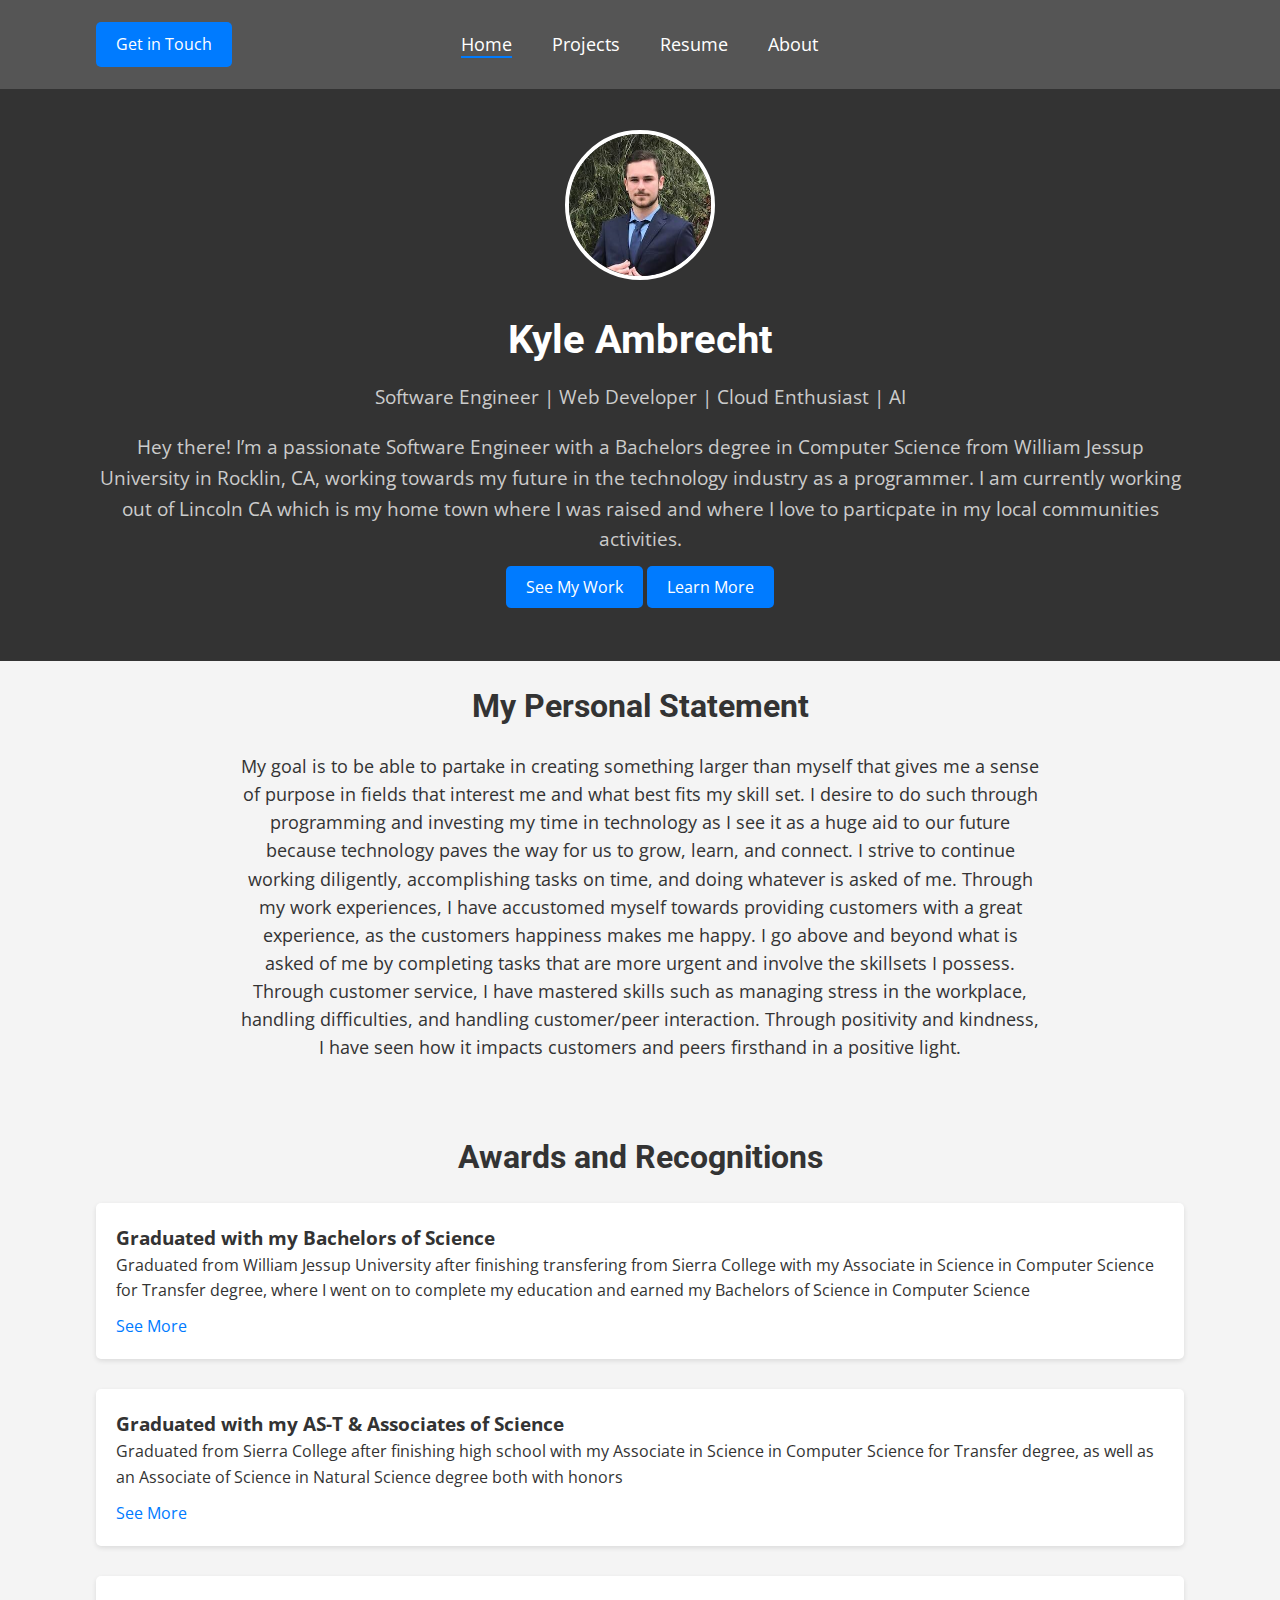
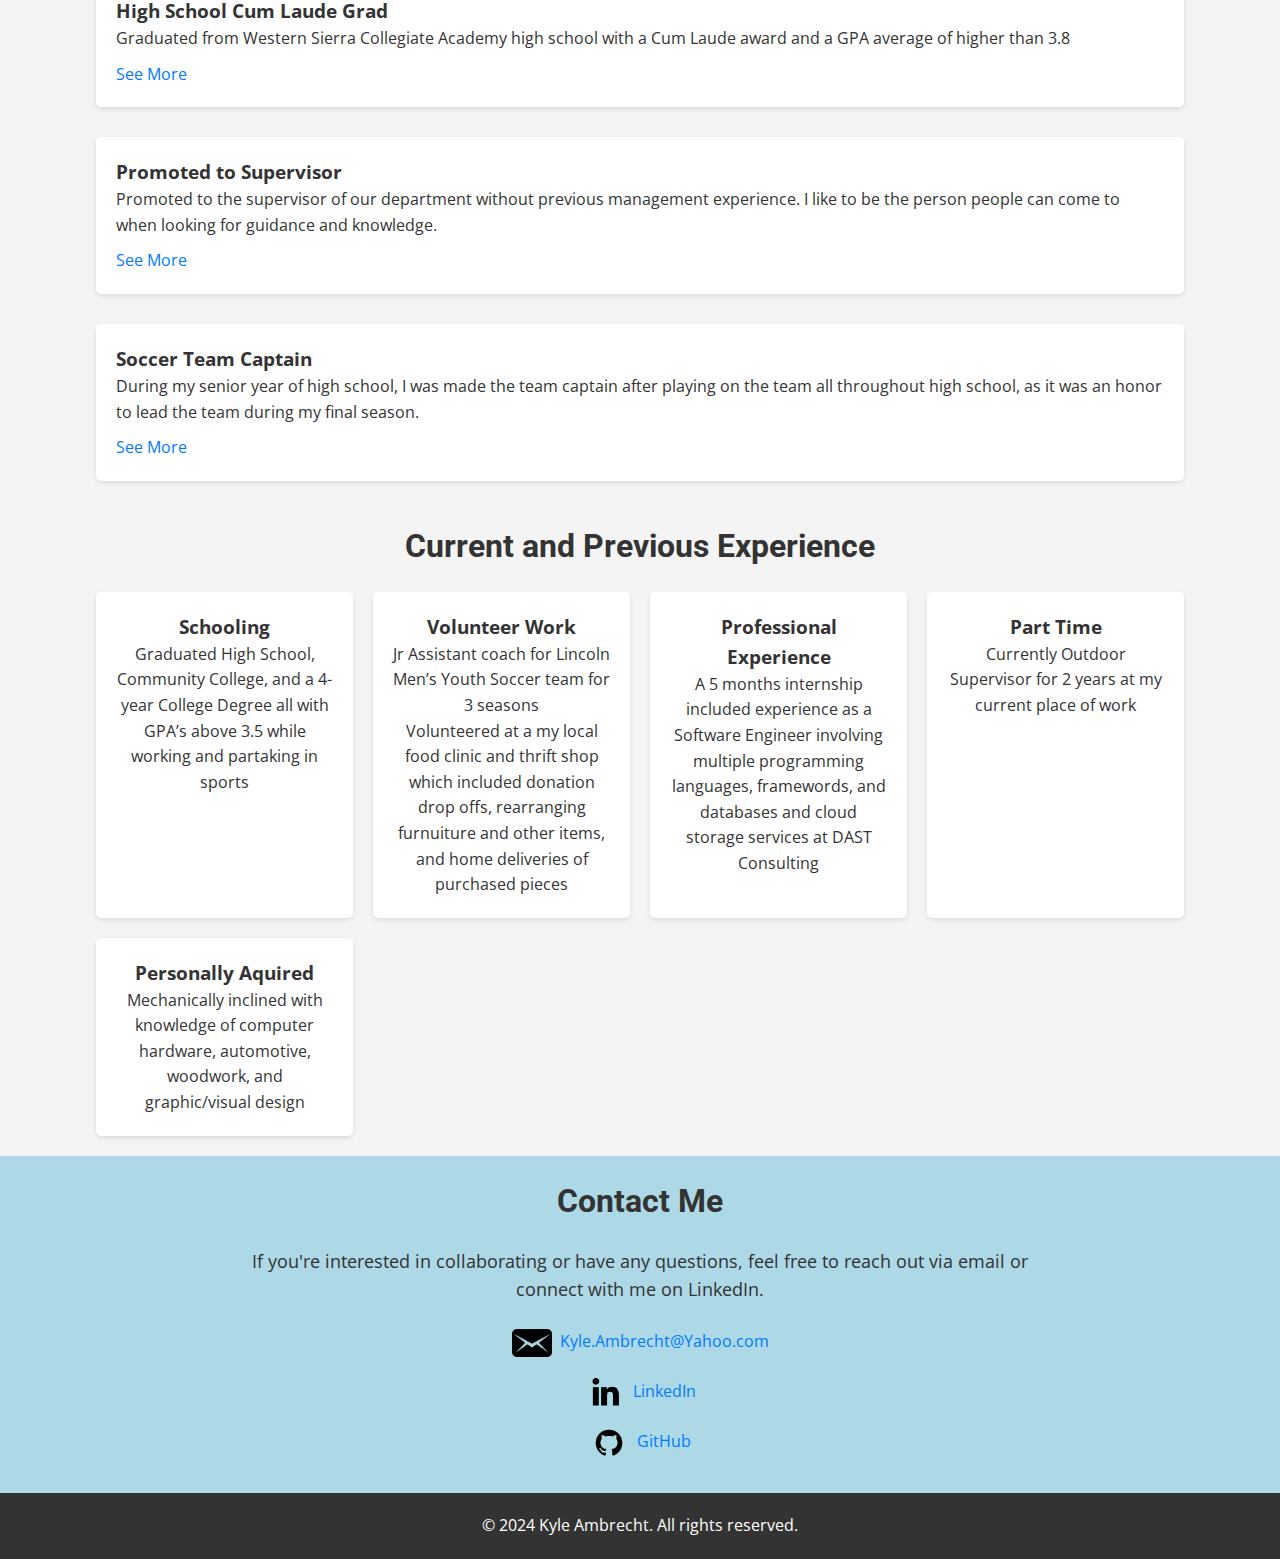
==== index.html @ a1d5d613 "v1.2" ====
<!DOCTYPE html>
<html lang="en">
<head>
    <meta charset="UTF-8">
    <meta name="viewport" content="width=device-width, initial-scale=1.0">
    <meta http-equiv="X-UA-Compatible" content="IE=edge">
    <title>Kyle Ambrecht - Portfolio</title>
    <link href="https://fonts.googleapis.com/css2?family=Roboto:wght@400;700&family=Open+Sans&display=swap" rel="stylesheet">
    <link rel="stylesheet" href="css/style.css">
</head>
<body>
    <nav>
        <div class="container nav-container">
            <a href="#contact" class="button nav-button-left">Get in Touch</a>
            <ul class="nav-menu container">
                <li><a href="#home" class="active">Home</a></li>
                <li><a href="projects.html">Projects</a></li>
                <li><a href="resume.html">Resume</a></li>
                <li><a href="about.html">About</a></li>
            </ul>
        </div>
    </nav>

    <header>
        <div class="container header-container">
            <div class="profile-image">
                <img src="img/profile.jpg" alt="Your Image">
            </div>
            <div class="intro">
                <h1>Kyle Ambrecht</h1>
                <p>Software Engineer | Web Developer | Cloud Enthusiast | AI</p>
                <p>
                    Hey there! I’m a passionate Software Engineer with a Bachelors degree in Computer Science from William Jessup University in Rocklin, CA, working towards my future in the technology industry as a programmer. I am currently working out of Lincoln CA 
                    which is my home town where I was raised and where I love to particpate in my local communities activities.
                </p>
                
                <a href="projects.html" class="button">See My Work</a>
                <a href="about.html" class="button">Learn More</a>
            </div>
        </div>
    </header>

    <section id="about" class="container about-section">
        <h2>My Personal Statement</h2>
        <p>
            My goal is to be able to partake in creating something larger than myself that gives me a sense of purpose in fields that interest me and what best fits my skill set. I desire to do such through programming and investing my time in technology as 
            I see it as a huge aid to our future because technology paves the way for us to grow, learn, and connect. I strive to continue working diligently, accomplishing tasks on time, and doing whatever is asked of me. Through my work experiences, I have 
            accustomed myself towards providing customers with a great experience, as the customers happiness makes me happy. I go above and beyond what is asked of me by completing tasks that are more urgent and involve the skillsets I possess. Through customer 
            service, I have mastered skills such as managing stress in the workplace, handling difficulties, and handling customer/peer interaction. Through positivity and kindness, I have seen how it impacts customers and peers firsthand in a positive light.
        </p>
    </section>

    <section id="awards" class="container skills-section">
        <h2>Awards and Recognitions</h2>
        <div class="projects-grid">
            <div class="project-card">
                <h3>Graduated with my Bachelors of Science</h3>
                <p>Graduated from William Jessup University after finishing transfering from Sierra College with my Associate in Science in Computer Science for Transfer degree, where I went on to complete my education and earned my Bachelors of Science in Computer Science</p>
                <a href="https://github.com/yourgithub/project2" target="_blank">See More</a>
            </div>
            <div class="project-card">
                <h3>Graduated with my AS-T & Associates of Science</h3>
                <p>Graduated from Sierra College after finishing high school with my Associate in Science in Computer Science for Transfer degree, as well as an Associate of Science in Natural Science degree both with honors</p>
                <a href="https://github.com/yourgithub/project2" target="_blank">See More</a>
            </div>
            <div class="project-card">
                <h3>High School Cum Laude Grad</h3>
                <p>Graduated from Western Sierra Collegiate Academy high school with a Cum Laude award and a GPA average of higher than 3.8</p>
                <a href="https://github.com/yourgithub/project1" target="_blank">See More</a>
            </div>
            <div class="project-card">
                <h3>Promoted to Supervisor</h3>
                <p>Promoted to the supervisor of our department without previous management experience. I  like to be the person people can come to when looking for guidance and knowledge.</p>
                <a href="https://github.com/yourgithub/project1" target="_blank">See More</a>
            </div>
            <div class="project-card">
                <h3>Soccer Team Captain</h3>
                <p>During my senior year of high school, I was made the team captain after playing on the team all throughout high school, as it was an honor to lead the team during my final season.</p>
                <a href="https://github.com/yourgithub/project1" target="_blank">See More</a>
            </div>
        </div>
    </section>

    <section id="qualifications" class="container projects-section">
        <h2>Current and Previous Experience</h2>
        <div class="skills-grid">
            <div class="skill">
                <h3>Schooling</h3>
                <p>Graduated High School, Community College, and a 4-year College Degree all with GPA’s above 3.5 while working and partaking in sports</p>
            </div>
            <div class="skill">
                <h3>Volunteer Work</h3>
                <p>Jr Assistant coach for Lincoln Men’s Youth Soccer team for 3 seasons</p>
                <p>Volunteered at a my local food clinic and thrift shop which included donation drop offs, rearranging furnuiture and other items, and home deliveries of purchased pieces</p>
            </div>
            <div class="skill">
                <h3>Professional Experience</h3>
                <p>A 5 months internship included experience as a Software Engineer involving multiple programming languages, framewords, and databases and cloud storage services at DAST Consulting</p>
            </div>
            <div class="skill">
                <h3>Part Time</h3>
                <p>Currently Outdoor Supervisor for 2 years at my current place of work</p>
            </div>
            <div class="skill">
                <h3>Personally Aquired</h3>
                <p>Mechanically inclined with knowledge of computer hardware, automotive, woodwork, and graphic/visual design</p>
            </div>
        </div>
    </section>

    <div class="page-bottom">
        <section id="contact" class="container contact-section">
            <h2>Contact Me</h2>
            <p>If you're interested in collaborating or have any questions, feel free to reach out via email or connect with me on LinkedIn.</p>
            <ul class="contact-info">
                <li><a href="mailto:kyle.ambrecht@yahoo.com"><img src="img/email-icon.png" alt="Email :" class="contact-icon">Kyle.Ambrecht@Yahoo.com</a></li>
                <li><a href="https://www.linkedin.com/in/kyle-ambrecht-b428252b3" target="_blank"><img src="img/linkedin-icon.png" alt="LinkedIn :" class="contact-icon">LinkedIn</a></li>
                <li><a href="https://github.com/KSA01" target="_blank"><img src="img/github-icon.png" alt="GitHub :" class="contact-icon">GitHub</a></li>
            </ul>
        </section>
    </div>

    <footer>
        <p>&copy; 2024 Kyle Ambrecht. All rights reserved.</p>
    </footer>
</body>
</html>
---- css/style.css ----
/* Global Styling */
* {
    margin: 0;
    padding: 0;
    box-sizing: border-box;
}

body {
    font-family: 'Open Sans', sans-serif;
    color: #333;
    line-height: 1.6;
    background-color: #f4f4f4;
    padding-top: 70px; /* Adjust this value based on the height of your nav */
}

/* Container */
.container {
    width: 85%;
    margin: 0 auto;
    padding: 20px 0;
}


/* Header */
header {
    background: #333;
    color: #fff;
    padding: 40px 0;
    text-align: center;
}

.header-container {
    display: flex;
    flex-direction: column;
    align-items: center;
}

.profile-image img {
    width: 150px;
    height: 150px;
    border-radius: 50%;
    border: 4px solid #fff;
    margin-bottom: 20px;
}

.intro h1 {
    font-family: 'Roboto', sans-serif;
    font-size: 2.5rem;
    margin-bottom: 10px;
}

.intro p {
    font-size: 1.2rem;
    color: #ccc;
    margin-bottom: 20px;
}

.button {
    padding: 10px 20px;
    background-color: #007BFF;
    color: #fff;
    text-decoration: none;
    border-radius: 5px;
    transition: background-color 0.3s;
}

.nav-button {
    padding: 10px 20px;
    background-color: #007BFF;
    color: #fff;
    text-decoration: none;
    border-radius: 5px;
    transition: background-color 0.3s;
}

.button:hover {
    background-color: #0056b3;
}


/* Navigation */
nav {
    background-color: #555;
    padding: 10px 0;
    position: fixed; /* Make the nav bar fixed */
    top: 0; /* Stick it to the top of the screen */
    width: 100%; /* Ensure it spans the full width of the screen */
    z-index: 1000; /* Make sure it stays on top of other content */
}

/* Flexbox layout for nav container */
.nav-container {
    display: flex;
    justify-content: center; /* Center contents horizontally */
    align-items: center; /* Align contents vertically */
    position: relative; /* Needed for absolute positioning */
}

/* Left-aligned button */
.nav-button-left {
    padding: 10px 20px;
    background-color: #007BFF;
    color: #fff;
    text-decoration: none;
    border-radius: 5px;
    position: absolute;
    left: 0; /* Position it at the far left */
}

.nav-button-left:hover {
    background-color: #0056b3;
}

/* Center-aligned menu */
.nav-menu {
    display: flex;
    justify-content: center;
    list-style: none;
    padding: 0; /* Reduce padding around the nav items */
}

.nav-menu li {
    list-style: none;
    margin: 0 20px;
}

.nav-menu li a {
    color: #fff;
    text-decoration: none;
    font-size: 1.1rem;
    transition: color 0.3s;
}

.nav-menu li a:hover {
    color: #007BFF;
}

.nav-menu li a.active {
    border-bottom: 2px solid #007BFF; /* Underline the active link */
}


/* Sections */
section {
    margin: 60px 0;
}

h2 {
    font-family: 'Roboto', sans-serif;
    font-size: 2rem;
    margin-bottom: 20px;
    text-align: center;
    color: #333;
}


/* About Section */
.about-section p {
    text-align: center;
    max-width: 800px;
    margin: 0 auto;
    padding-bottom: 30px;
    font-size: 1.1rem;
}

.about-section-large {
    text-align: center;
    max-width: 800px;
    margin: 0 auto;
    padding-bottom: 40px;
    font-size: 1.1rem;
}


/* Skills Section */
.skills-grid {
    display: grid;
    grid-template-columns: repeat(auto-fit, minmax(250px, 1fr));
    gap: 20px;
    margin-top: 20px;
}

.skill {
    background-color: #fff;
    padding: 20px;
    border-radius: 5px;
    box-shadow: 0 2px 5px rgba(0, 0, 0, 0.1);
    text-align: center;
}


/* Projects Section */
.projects-grid {
    display: flex;
    flex-direction: column;
    grid-template-columns: repeat(auto-fit, minmax(250px, 1fr));
    gap: 30px;
}

.project-card {
    background-color: #fff;
    padding: 20px;
    border-radius: 5px;
    box-shadow: 0 2px 5px rgba(0, 0, 0, 0.1);
}

.project-card a {
    color: #007BFF;
    text-decoration: none;
    display: inline-block;
    margin-top: 10px;
}

.project-card a:hover {
    text-decoration: underline;
}


/* Contact Section */
.page-bottom {
    background-color: lightblue;
}

.contact-section p {
    text-align: center;
    font-size: 1.1rem;
    max-width: 800px;
    margin: 0 auto;
}

.contact-info {
    text-align: center;
    margin-top: 20px;
}

.contact-info li {
    list-style: none;
    margin-bottom: 10px;
}

.contact-info a {
    color: #007BFF;
    text-decoration: none;
}

.contact-info a:hover {
    text-decoration: underline;
}

.contact-icon {
    width: 40px; /* Set the icon size */
    height: 40px;
    margin-right: 8px; /* Add space between icon and text */
    vertical-align: middle; /* Align icons with the text */
}

/* Footer */
footer {
    text-align: center;
    padding: 20px 0;
    background-color: #333;
    color: #fff;
}


/* Work Experience Section */
#work-exp {
    background-color: #f5f7f8;
    padding: 40px 0;
}

#work-exp h2 {
    text-align: center;
    font-size: 2.5rem;
    font-family: 'Roboto', sans-serif;
    color: #333;
    margin-bottom: 30px;
}

.work-exp-header {
    display: flex;
    justify-content: center;
    align-items: center;
    gap: 20px; /* Space between the header and button */
    position: relative;
}

.work-exp-header h2 {
    margin: 0;
    text-align: center;
    flex-shrink: 0; /* Prevent h2 from shrinking */
}

.work-exp-header .button {
    margin-left: 20px; /* Adjust this for spacing between the button and header */
    flex-shrink: 0; /* Prevent the button from shrinking */
}

/* Grid layout for work experience */
.exp-grid {
    display: flex;
    flex-direction: column;
    gap: 40px; /* Adds space between experience blocks */
    width: 85%;
    margin: 0 auto;
    align-items: center;
}

/* Individual experience container */
.experience {
    display: flex;
    align-items: center;
    background-color: #fff;
    padding: 20px;
    border-radius: 10px;
    box-shadow: 0px 2px 6px rgba(0, 0, 0, 0.1);
    border: 1px solid #e1e1e1;
    gap: 20px; /* Space between logo and details */
    width: 50%; /* Allow it to take the full width initially */
}

.exp-title {
    display: flex;
}

/* Logo styles */
.exp-logo img {
    width: 150px;
    height: 150px;
    object-fit: contain;
    margin-right: 30px;
}

/* Experience details */
.exp-details {
    max-width: 600px;
    margin-left: 160px;
}

.exp-details h3 {
    font-size: 1.8rem;
    font-weight: 700;
    margin-bottom: 10px;
    color: #2d2d2d;
    font-family: 'Roboto', sans-serif;
}

.exp-details ul {
    list-style-type: disc;
    padding-left: 20px;
    line-height: 1.6;
    margin-left: 20px;
}

.exp-details li {
    font-size: 1.1rem;
    font-family: 'Open Sans', sans-serif;
    margin-bottom: 10px;
    color: #555;
}

/* Adds padding between multiple experience blocks */
.experience {
    padding: 30px;
}

/* Responsive: Stacks content vertically on small screens */
@media (max-width: 768px) {
    .experience {
        flex-direction: column;
        align-items: flex-start;
    }

    .exp-logo img {
        margin-bottom: 20px;
    }
}

/* Resume */
#resume h1 {
    font-family: 'Roboto', sans-serif;
    font-size: 70px;
    margin-bottom: 20px;
    text-align: center;
    color: #333;
}
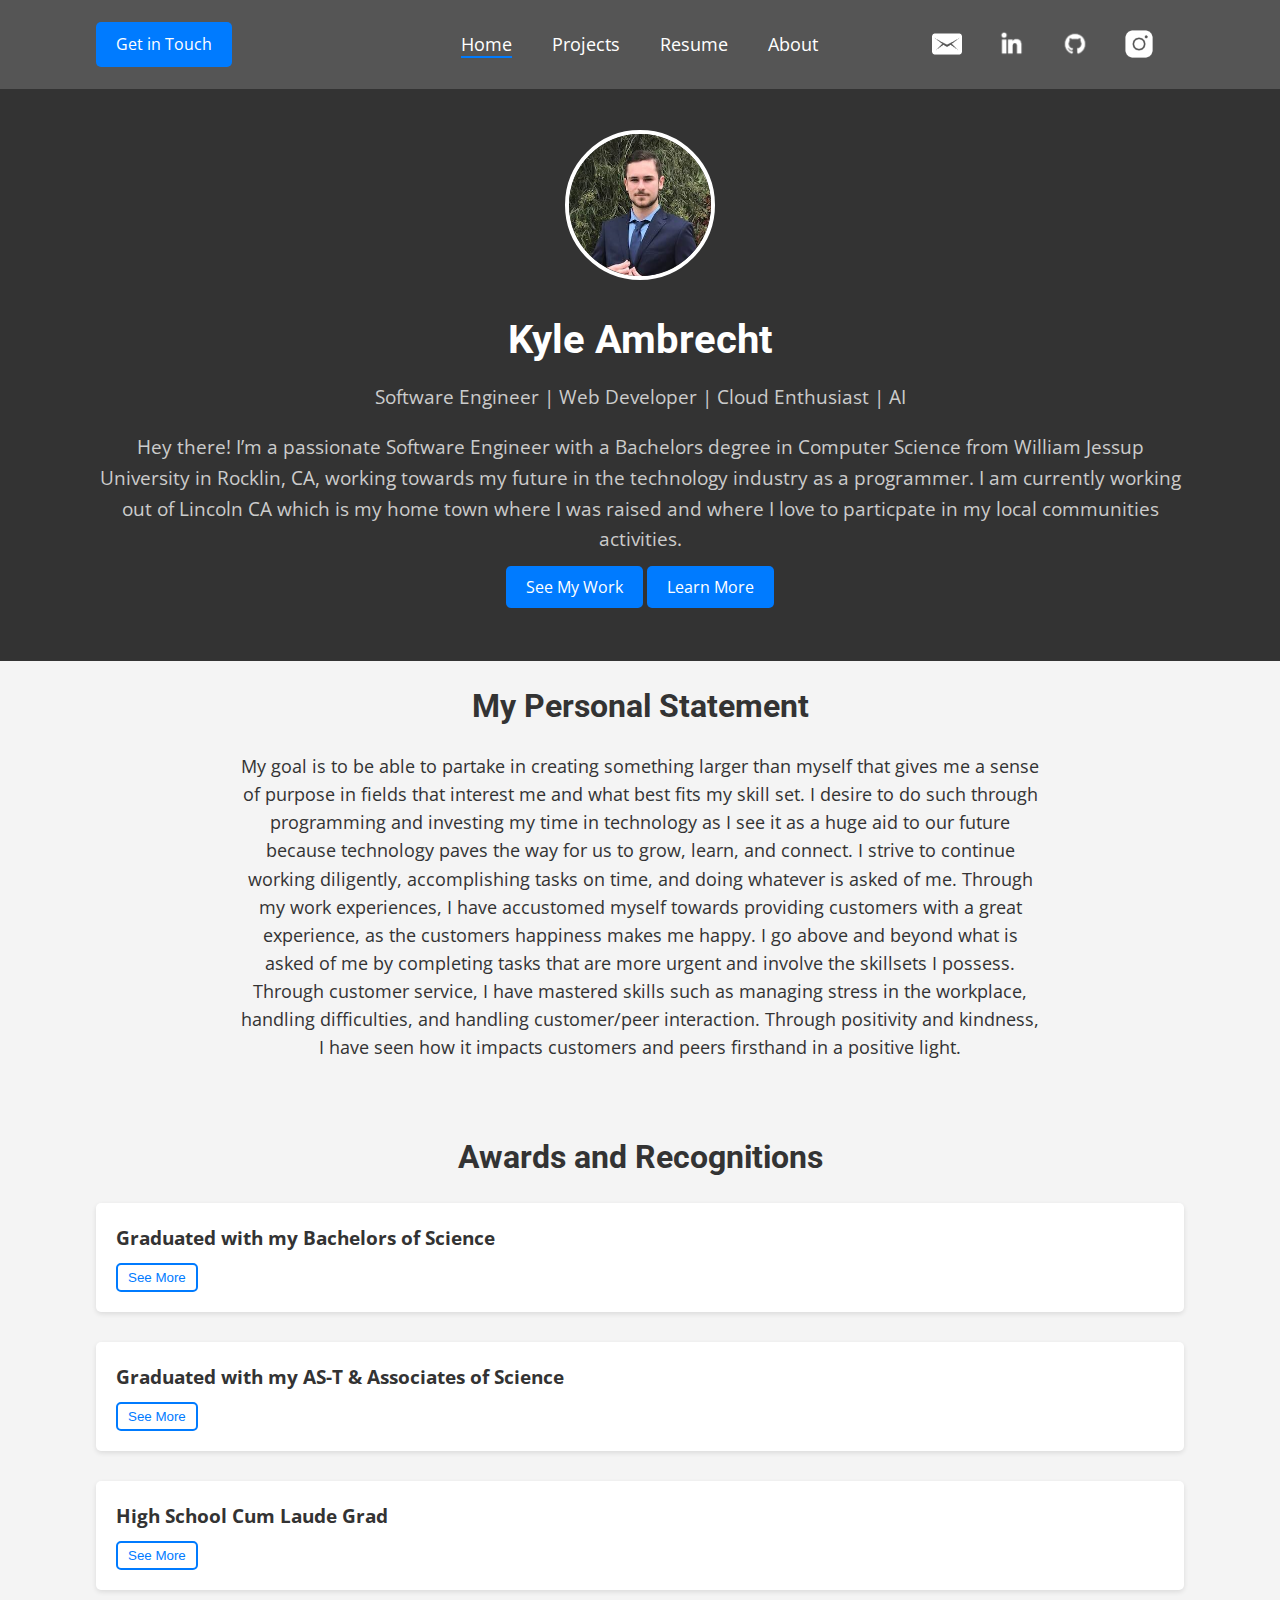
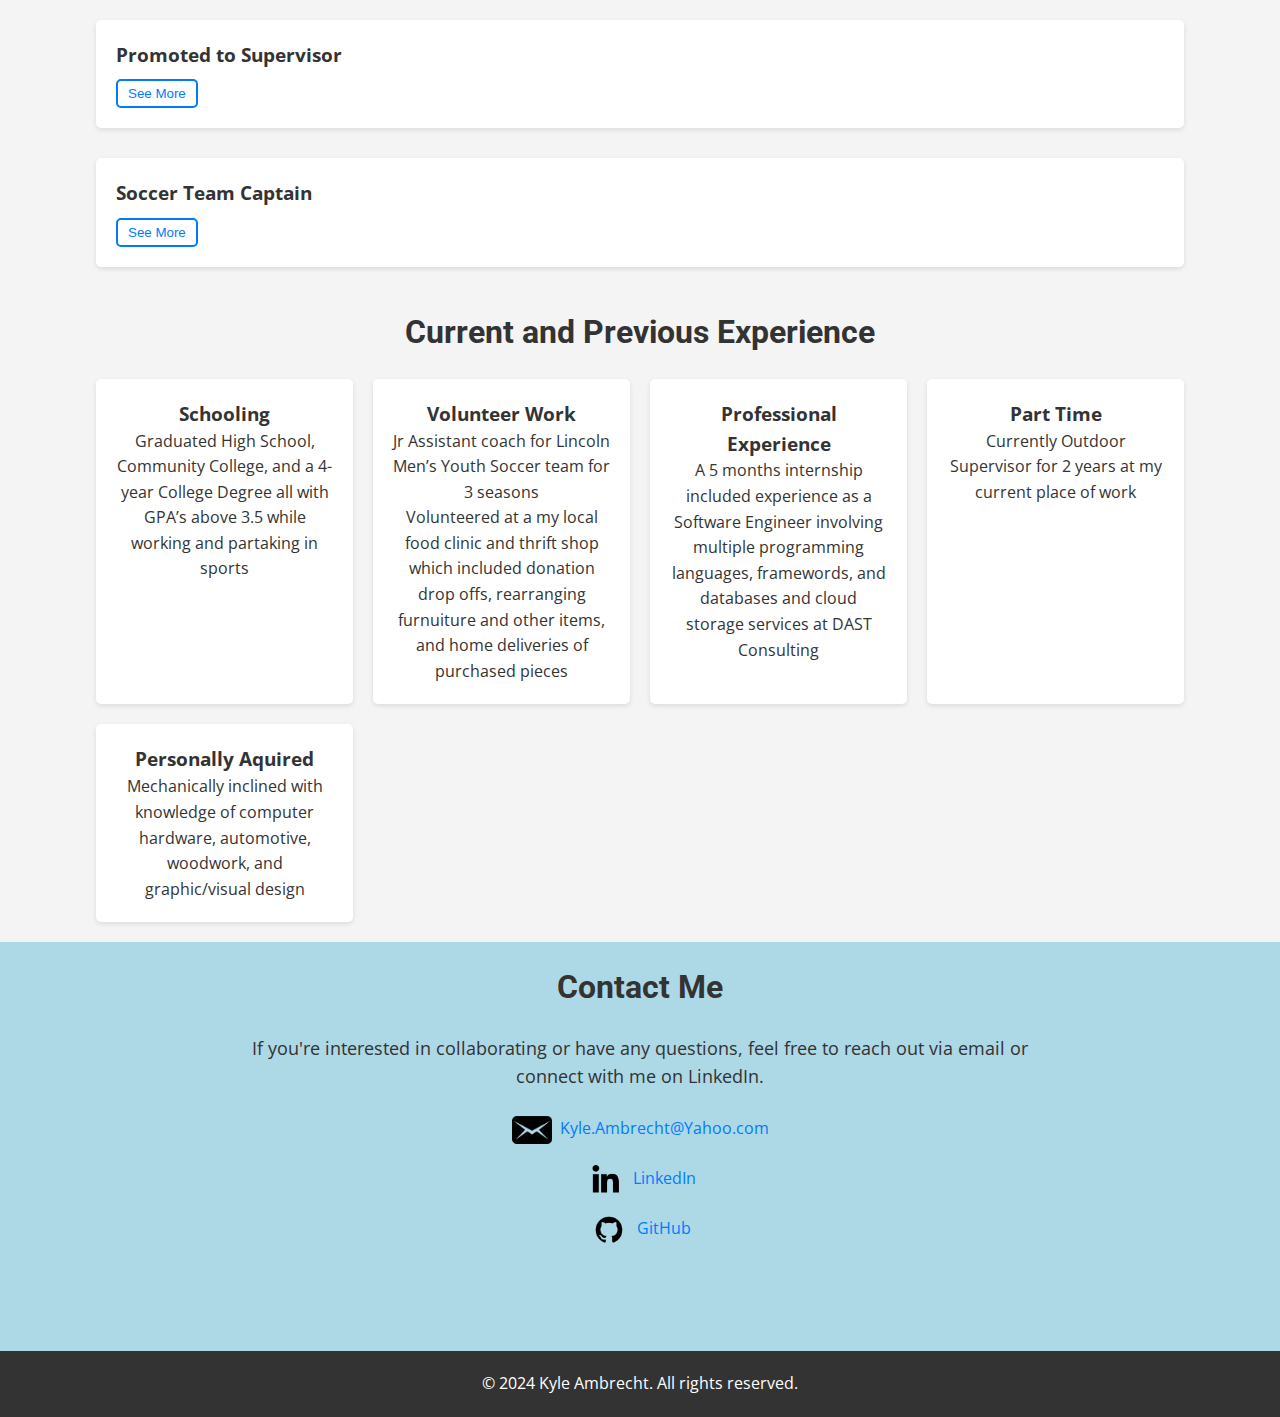
==== commit d6229785: "v1.3" ====
--- a/index.html
+++ b/index.html
@@ -18,13 +18,19 @@
                 <li><a href="resume.html">Resume</a></li>
                 <li><a href="about.html">About</a></li>
             </ul>
+            <div class="nav-icons">
+                <a href="mailto:kyle.ambrecht@yahoo.com"><img src="img/email-w-icon.png" alt="Email" class="nav-icon"></a>
+                <a href="https://www.linkedin.com/in/kyle-ambrecht-b428252b3" target="_blank"><img src="img/linkedin-w-icon.png" alt="LinkedIn" class="nav-icon"></a>
+                <a href="https://github.com/KSA01" target="_blank"><img src="img/github-w-icon.png" alt="GitHub" class="nav-icon"></a>
+                <a href="https://www.instagram.com/_kyle_._ambrecht_/" target="_blank"><img src="img/instagram-w-icon.png" alt="Instagram" class="nav-icon"></a>
+            </div>
         </div>
     </nav>
 
     <header>
         <div class="container header-container">
             <div class="profile-image">
-                <img src="img/profile.jpg" alt="Your Image">
+                <img src="img/profile.jpg" alt="My Image">
             </div>
             <div class="intro">
                 <h1>Kyle Ambrecht</h1>
@@ -55,28 +61,28 @@
         <div class="projects-grid">
             <div class="project-card">
                 <h3>Graduated with my Bachelors of Science</h3>
-                <p>Graduated from William Jessup University after finishing transfering from Sierra College with my Associate in Science in Computer Science for Transfer degree, where I went on to complete my education and earned my Bachelors of Science in Computer Science</p>
-                <a href="https://github.com/yourgithub/project2" target="_blank">See More</a>
+                <p class="hidden">Graduated from William Jessup University after finishing transfering from Sierra College with my Associate in Science in Computer Science for Transfer degree, where I went on to complete my education and earned my Bachelors of Science in Computer Science</p>
+                <button class="see-more-btn">See More</button>
             </div>
             <div class="project-card">
                 <h3>Graduated with my AS-T & Associates of Science</h3>
-                <p>Graduated from Sierra College after finishing high school with my Associate in Science in Computer Science for Transfer degree, as well as an Associate of Science in Natural Science degree both with honors</p>
-                <a href="https://github.com/yourgithub/project2" target="_blank">See More</a>
+                <p class="hidden">Graduated from Sierra College after finishing high school with my Associate in Science in Computer Science for Transfer degree, as well as an Associate of Science in Natural Science degree both with honors</p>
+                <button class="see-more-btn">See More</button>
             </div>
             <div class="project-card">
                 <h3>High School Cum Laude Grad</h3>
-                <p>Graduated from Western Sierra Collegiate Academy high school with a Cum Laude award and a GPA average of higher than 3.8</p>
-                <a href="https://github.com/yourgithub/project1" target="_blank">See More</a>
+                <p class="hidden">Graduated from Western Sierra Collegiate Academy high school with a Cum Laude award and a GPA average of higher than 3.8</p>
+                <button class="see-more-btn">See More</button>
             </div>
             <div class="project-card">
                 <h3>Promoted to Supervisor</h3>
-                <p>Promoted to the supervisor of our department without previous management experience. I  like to be the person people can come to when looking for guidance and knowledge.</p>
-                <a href="https://github.com/yourgithub/project1" target="_blank">See More</a>
+                <p class="hidden">Promoted to the supervisor of our department without previous management experience. I  like to be the person people can come to when looking for guidance and knowledge.</p>
+                <button class="see-more-btn">See More</button>
             </div>
             <div class="project-card">
                 <h3>Soccer Team Captain</h3>
-                <p>During my senior year of high school, I was made the team captain after playing on the team all throughout high school, as it was an honor to lead the team during my final season.</p>
-                <a href="https://github.com/yourgithub/project1" target="_blank">See More</a>
+                <p class="hidden">During my senior year of high school, I was made the team captain after playing on the team all throughout high school, as it was an honor to lead the team during my final season.</p>
+                <button class="see-more-btn">See More</button>
             </div>
         </div>
     </section>
@@ -117,11 +123,28 @@
                 <li><a href="https://www.linkedin.com/in/kyle-ambrecht-b428252b3" target="_blank"><img src="img/linkedin-icon.png" alt="LinkedIn :" class="contact-icon">LinkedIn</a></li>
                 <li><a href="https://github.com/KSA01" target="_blank"><img src="img/github-icon.png" alt="GitHub :" class="contact-icon">GitHub</a></li>
             </ul>
+            <h2>&nbsp</h2>
         </section>
     </div>
 
     <footer>
         <p>&copy; 2024 Kyle Ambrecht. All rights reserved.</p>
     </footer>
+
+    <!-- JavaScript -->
+    <script>
+        document.querySelectorAll('.see-more-btn').forEach(button => {
+            button.addEventListener('click', function() {
+                const paragraph = this.previousElementSibling; // Select the <p> before the button
+                if (paragraph.classList.contains('hidden')) {
+                    paragraph.classList.remove('hidden'); // Show the <p>
+                    this.textContent = "See Less"; // Change button text
+                } else {
+                    paragraph.classList.add('hidden'); // Hide the <p>
+                    this.textContent = "See More"; // Reset button text
+                }
+            });
+        });
+    </script>
 </body>
 </html>
--- a/css/style.css
+++ b/css/style.css
@@ -107,6 +107,19 @@
     left: 0; /* Position it at the far left */
 }
 
+.nav-icons {
+    justify-content: right;
+    position: absolute;
+    right: 0; /* Position it at the far left */
+}
+
+.nav-icon {
+    margin-right: 30px;
+    width: 30px; /* Set the icon size */
+    height: 30px;
+    vertical-align: middle; /* Align icons with the text */
+}
+
 .nav-button-left:hover {
     background-color: #0056b3;
 }
@@ -188,6 +201,14 @@
     text-align: center;
 }
 
+.languages-grid {
+    justify-content: center;
+    display: grid;
+    grid-template-columns: repeat(auto-fit, minmax(15%, 25%));
+    gap: 20px;
+    margin-top: 20px;
+}
+
 
 /* Projects Section */
 .projects-grid {
@@ -204,6 +225,11 @@
     box-shadow: 0 2px 5px rgba(0, 0, 0, 0.1);
 }
 
+.project-card img {
+    width: 10%;
+    margin-bottom: 20px;
+}
+
 .project-card a {
     color: #007BFF;
     text-decoration: none;
@@ -281,8 +307,16 @@
     display: flex;
     justify-content: center;
     align-items: center;
+    vertical-align: middle;
     gap: 20px; /* Space between the header and button */
     position: relative;
+}
+
+.download-cv {
+    position: absolute;
+    justify-content: center;
+    margin-left: 900px;
+    margin-bottom: 20px;
 }
 
 .work-exp-header h2 {
@@ -331,6 +365,11 @@
     margin-right: 30px;
 }
 
+#other-logo {
+    border-radius: 50%;
+    border: 4px solid #fff;
+}
+
 /* Experience details */
 .exp-details {
     max-width: 600px;
@@ -383,4 +422,85 @@
     margin-bottom: 20px;
     text-align: center;
     color: #333;
+}
+
+#skillsets h1 {
+    font-family: 'Roboto', sans-serif;
+    font-size: 2.5rem;
+    margin-bottom: 20px;
+    text-align: center;
+    color: #333;
+}
+
+#skillset {
+    margin-bottom: 100px;
+}
+
+#achievements h1 {
+    font-family: 'Roboto', sans-serif;
+    font-size: 2.5rem;
+    margin-bottom: 20px;
+    text-align: center;
+    color: #333;
+}
+
+.hidden {
+    display: none; /* Hide the paragraphs initially */
+}
+
+.see-more-btn {
+    cursor: pointer; /* Change cursor to pointer to indicate it's clickable */
+    color: #007BFF;
+    background-color: white;
+    border: 2px solid #007BFF; /* Add a border with a color */;
+    padding: 5px 10px;
+    margin-top: 10px;
+    border-radius: 5px;
+}
+
+.see-more-btn:hover {
+    color: #0056b3; /* Slightly darker color on hover */
+    border: 2px solid #0056b3; /* Add a border with a color */;
+}
+
+
+/* Style for the modal (background when image is clicked) */
+.modal {
+    display: none; /* Hidden by default */
+    position: fixed; /* Stay in place */
+    z-index: 1000; /* Sit on top */
+    padding-top: 100px; /* Padding from the top */
+    left: 0;
+    top: 0;
+    width: 100%; /* Full width */
+    height: 100%; /* Full height */
+    overflow: auto; /* Enable scroll if needed */
+    background-color: rgba(0, 0, 0, 0.8); /* Black background with opacity */
+}
+
+/* Style for the modal image */
+.modal-content {
+    display: block;
+    margin: auto;
+    max-width: 80%; /* Limit the width of the enlarged image */
+    max-height: 80%;
+}
+
+/* Style for the close button */
+.close {
+    position: absolute;
+    top: 50px;
+    right: 100px;
+    color: #fff;
+    font-size: 40px;
+    font-weight: bold;
+    cursor: pointer;
+}
+
+.project-img {
+    transition: transform 0.2s; /* Animation */
+}
+
+.project-img:hover {
+    transform: scale(1.1); /* Slight enlargement on hover */
 }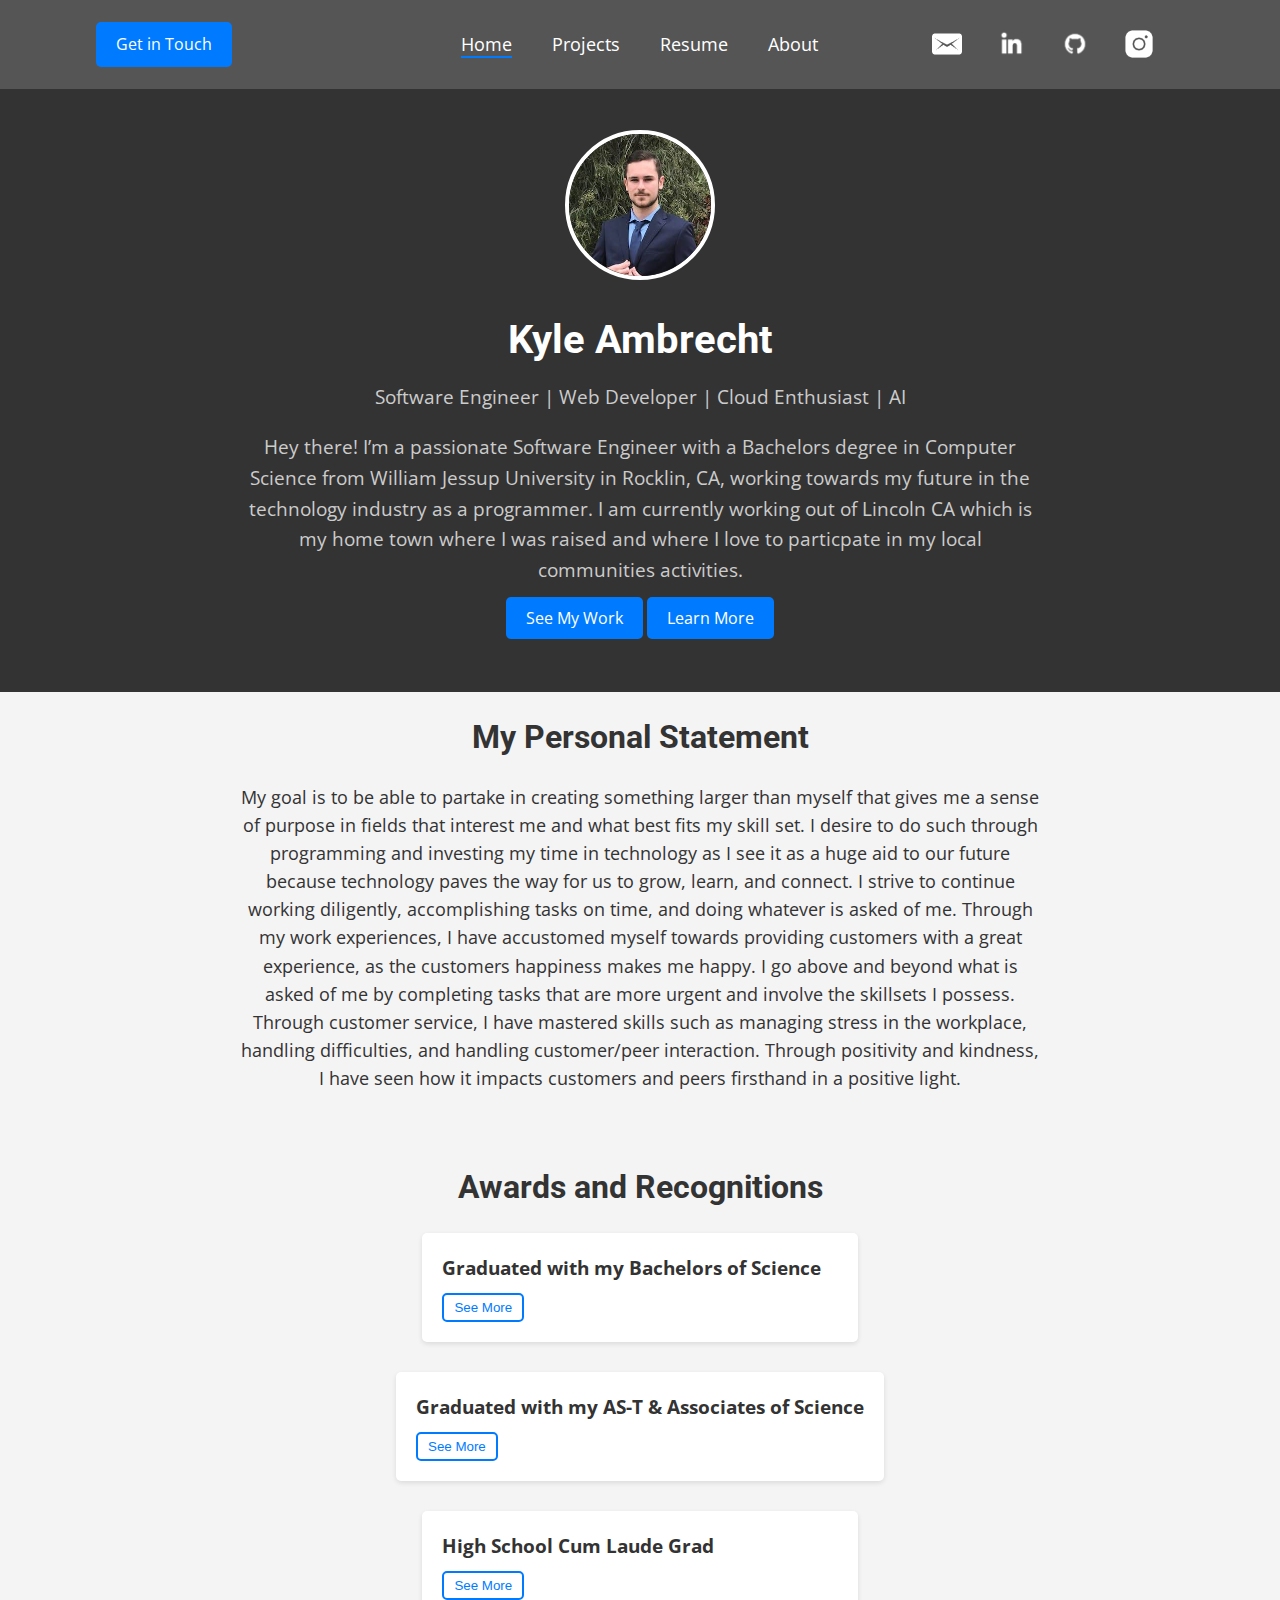
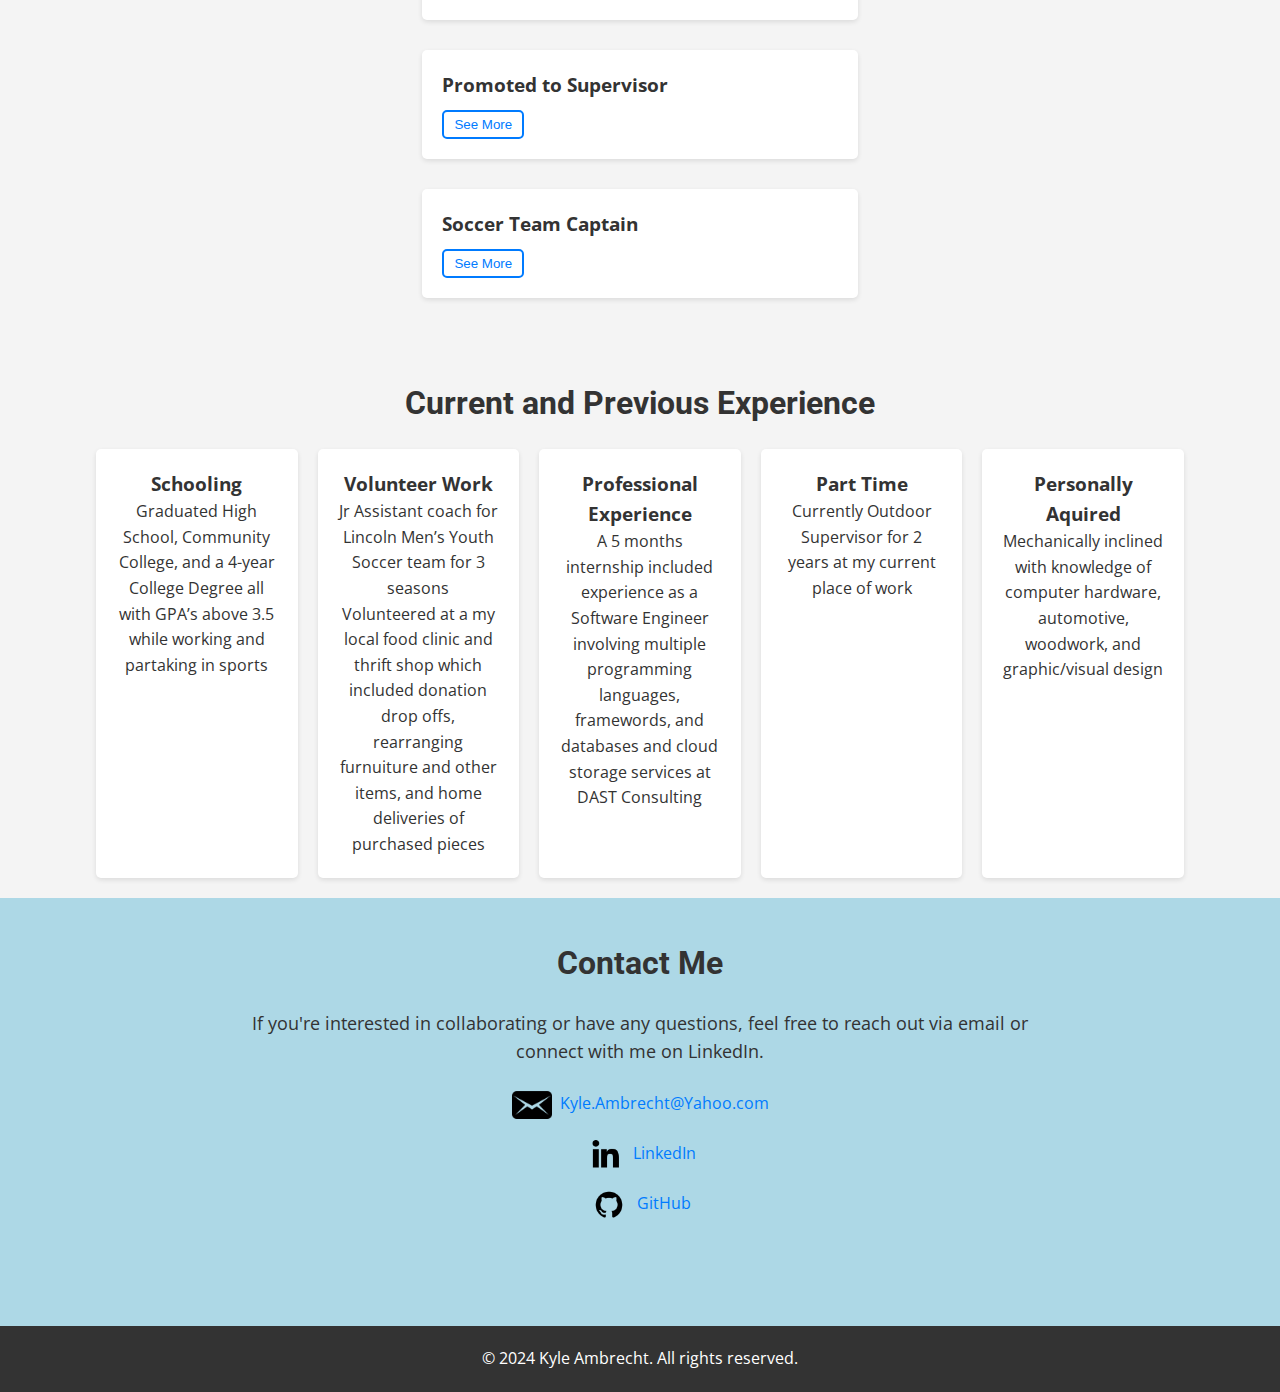
==== commit 95b7fa1a: "fixed css formats and added projects" ====
--- a/index.html
+++ b/index.html
@@ -56,30 +56,30 @@
         </p>
     </section>
 
-    <section id="awards" class="container skills-section">
+    <section id="awards" class="container awards-section">
         <h2>Awards and Recognitions</h2>
-        <div class="projects-grid">
-            <div class="project-card">
+        <div class="awards-grid">
+            <div class="award-card">
                 <h3>Graduated with my Bachelors of Science</h3>
                 <p class="hidden">Graduated from William Jessup University after finishing transfering from Sierra College with my Associate in Science in Computer Science for Transfer degree, where I went on to complete my education and earned my Bachelors of Science in Computer Science</p>
                 <button class="see-more-btn">See More</button>
             </div>
-            <div class="project-card">
+            <div class="award-card">
                 <h3>Graduated with my AS-T & Associates of Science</h3>
                 <p class="hidden">Graduated from Sierra College after finishing high school with my Associate in Science in Computer Science for Transfer degree, as well as an Associate of Science in Natural Science degree both with honors</p>
                 <button class="see-more-btn">See More</button>
             </div>
-            <div class="project-card">
+            <div class="award-card">
                 <h3>High School Cum Laude Grad</h3>
                 <p class="hidden">Graduated from Western Sierra Collegiate Academy high school with a Cum Laude award and a GPA average of higher than 3.8</p>
                 <button class="see-more-btn">See More</button>
             </div>
-            <div class="project-card">
+            <div class="award-card">
                 <h3>Promoted to Supervisor</h3>
                 <p class="hidden">Promoted to the supervisor of our department without previous management experience. I  like to be the person people can come to when looking for guidance and knowledge.</p>
                 <button class="see-more-btn">See More</button>
             </div>
-            <div class="project-card">
+            <div class="award-card">
                 <h3>Soccer Team Captain</h3>
                 <p class="hidden">During my senior year of high school, I was made the team captain after playing on the team all throughout high school, as it was an honor to lead the team during my final season.</p>
                 <button class="see-more-btn">See More</button>
--- a/css/style.css
+++ b/css/style.css
@@ -53,6 +53,7 @@
     font-size: 1.2rem;
     color: #ccc;
     margin-bottom: 20px;
+    max-width: 800px;
 }
 
 .button {
@@ -188,7 +189,7 @@
 /* Skills Section */
 .skills-grid {
     display: grid;
-    grid-template-columns: repeat(auto-fit, minmax(250px, 1fr));
+    grid-template-columns: repeat(auto-fit, minmax(150px, 1fr));
     gap: 20px;
     margin-top: 20px;
 }
@@ -216,6 +217,7 @@
     flex-direction: column;
     grid-template-columns: repeat(auto-fit, minmax(250px, 1fr));
     gap: 30px;
+    padding-bottom: 40px;
 }
 
 .project-card {
@@ -242,8 +244,36 @@
 }
 
 
+/* Awsrds Section */
+.awards-grid {
+    display: flex;
+    flex-direction: column;
+    align-items: center;
+    grid-template-columns: repeat(auto-fit, minmax(30%, 40%));
+    gap: 30px;
+    padding-bottom: 40px;
+}
+
+.award-card {
+    background-color: #fff;
+    padding: 20px;
+    border-radius: 5px;
+    box-shadow: 0 2px 5px rgba(0, 0, 0, 0.1);
+    min-width: 40%;
+    max-width: 50%;
+}
+
+.awards-card a {
+    color: #007BFF;
+    text-decoration: none;
+    display: inline-block;
+    margin-top: 10px;
+}
+
+
 /* Contact Section */
 .page-bottom {
+    padding-top: 20px;
     background-color: lightblue;
 }
 
@@ -315,7 +345,7 @@
 .download-cv {
     position: absolute;
     justify-content: center;
-    margin-left: 900px;
+    margin-left: 55%;
     margin-bottom: 20px;
 }
 
@@ -334,8 +364,9 @@
 .exp-grid {
     display: flex;
     flex-direction: column;
+    grid-template-columns: repeat(auto-fit, minmax(50%, 75%));
     gap: 40px; /* Adds space between experience blocks */
-    width: 85%;
+    /* width: 90%; */
     margin: 0 auto;
     align-items: center;
 }
@@ -350,7 +381,6 @@
     box-shadow: 0px 2px 6px rgba(0, 0, 0, 0.1);
     border: 1px solid #e1e1e1;
     gap: 20px; /* Space between logo and details */
-    width: 50%; /* Allow it to take the full width initially */
 }
 
 .exp-title {
@@ -461,6 +491,21 @@
 .see-more-btn:hover {
     color: #0056b3; /* Slightly darker color on hover */
     border: 2px solid #0056b3; /* Add a border with a color */;
+}
+
+.download-btn {
+    padding: 10px 20px;
+    background-color: #0056b3;
+    color: #fff;
+    text-decoration: none;
+    border-radius: 5px;
+    transition: background-color 0.3s;
+}
+
+.download-btn:hover {
+    background-color: #fff;
+    color: #0056b3;
+    border: 2px solid #007BFF;
 }
 
 
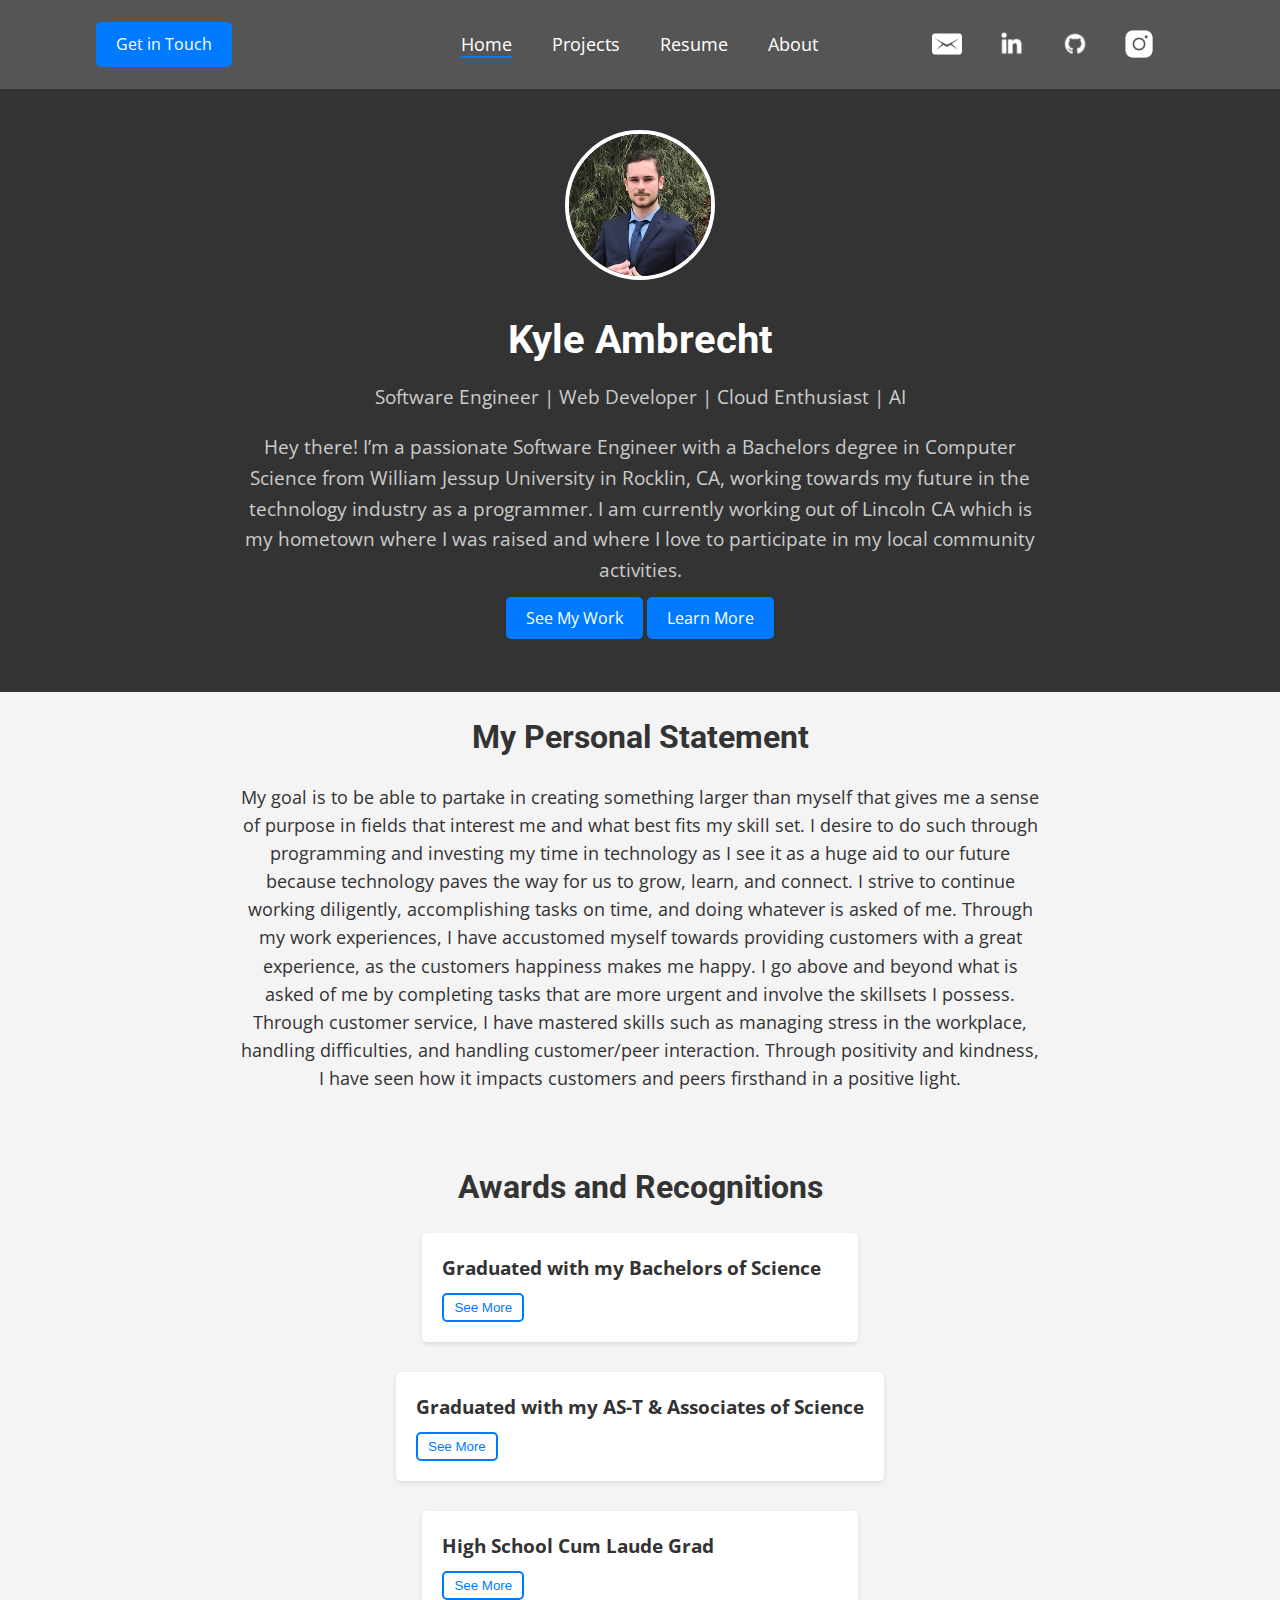
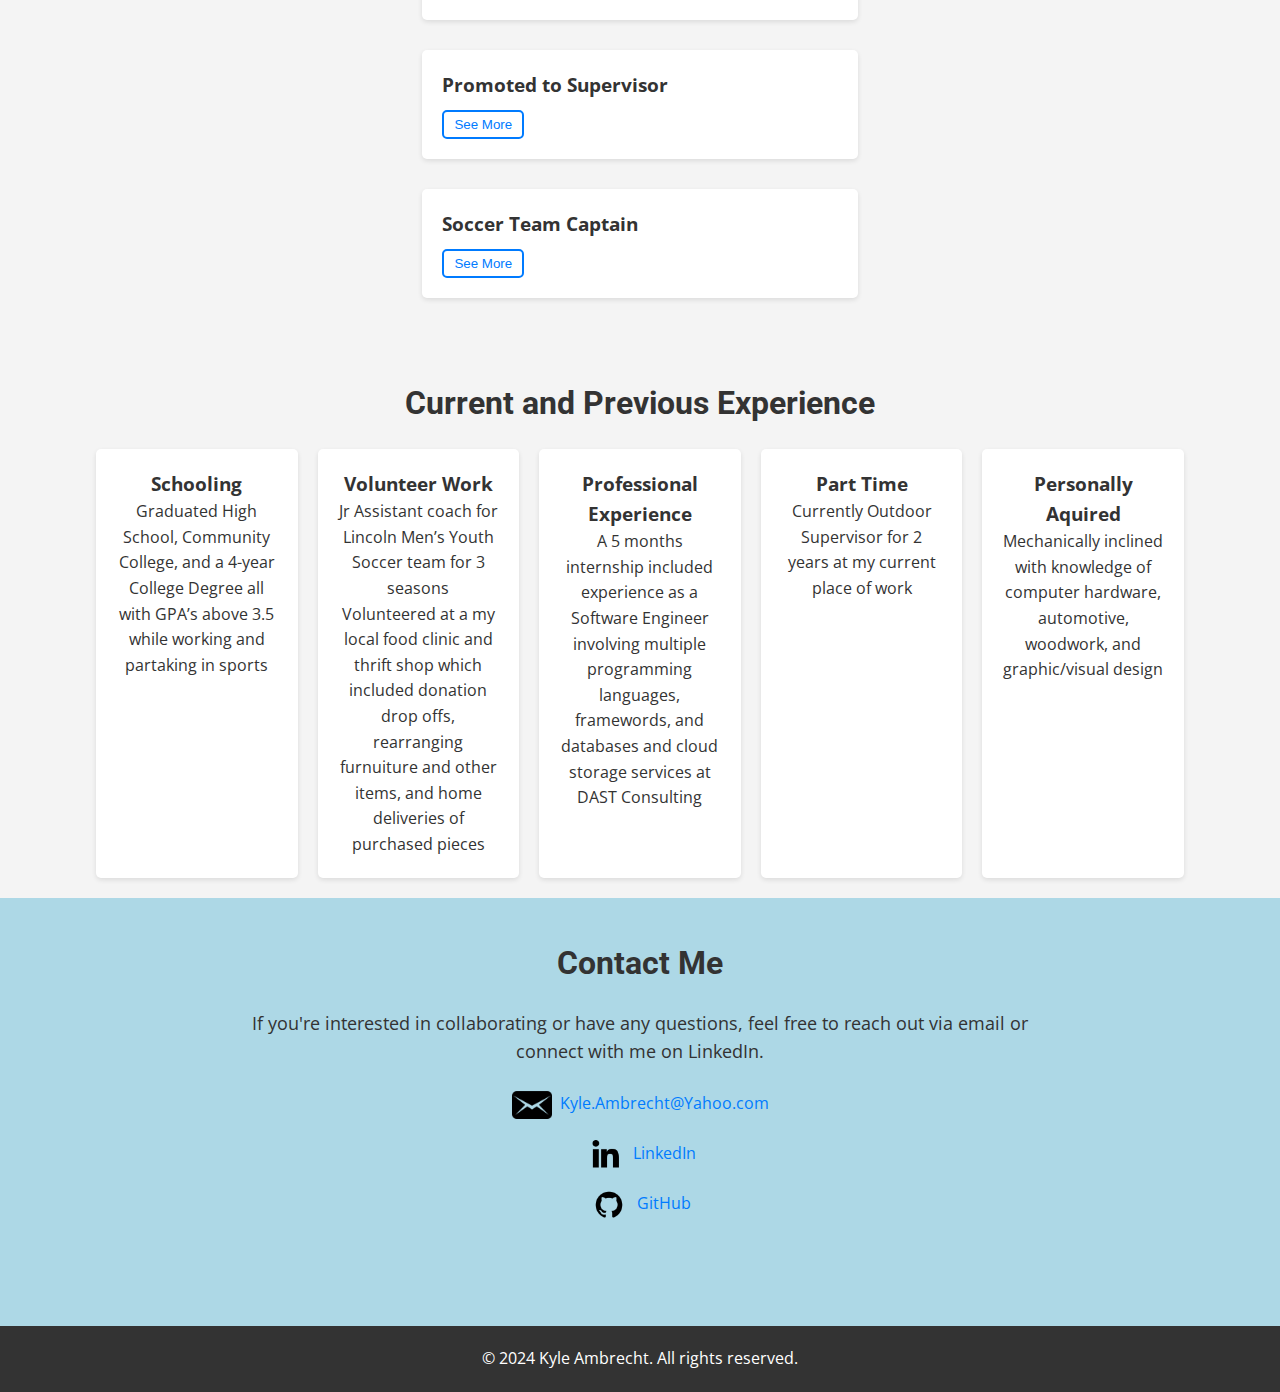
==== commit 64662d1e: "edited resume css" ====
--- a/index.html
+++ b/index.html
@@ -13,7 +13,7 @@
         <div class="container nav-container">
             <a href="#contact" class="button nav-button-left">Get in Touch</a>
             <ul class="nav-menu container">
-                <li><a href="#home" class="active">Home</a></li>
+                <li><a href="index.html" class="active">Home</a></li>
                 <li><a href="projects.html">Projects</a></li>
                 <li><a href="resume.html">Resume</a></li>
                 <li><a href="about.html">About</a></li>
@@ -37,7 +37,7 @@
                 <p>Software Engineer | Web Developer | Cloud Enthusiast | AI</p>
                 <p>
                     Hey there! I’m a passionate Software Engineer with a Bachelors degree in Computer Science from William Jessup University in Rocklin, CA, working towards my future in the technology industry as a programmer. I am currently working out of Lincoln CA 
-                    which is my home town where I was raised and where I love to particpate in my local communities activities.
+                    which is my hometown where I was raised and where I love to participate in my local community activities.
                 </p>
                 
                 <a href="projects.html" class="button">See My Work</a>
--- a/css/style.css
+++ b/css/style.css
@@ -345,7 +345,7 @@
 .download-cv {
     position: absolute;
     justify-content: center;
-    margin-left: 55%;
+    margin-left: 1280px;
     margin-bottom: 20px;
 }
 
@@ -402,7 +402,8 @@
 
 /* Experience details */
 .exp-details {
-    max-width: 600px;
+    min-width: 500px;
+    max-width: 1000px;
     margin-left: 160px;
 }
 
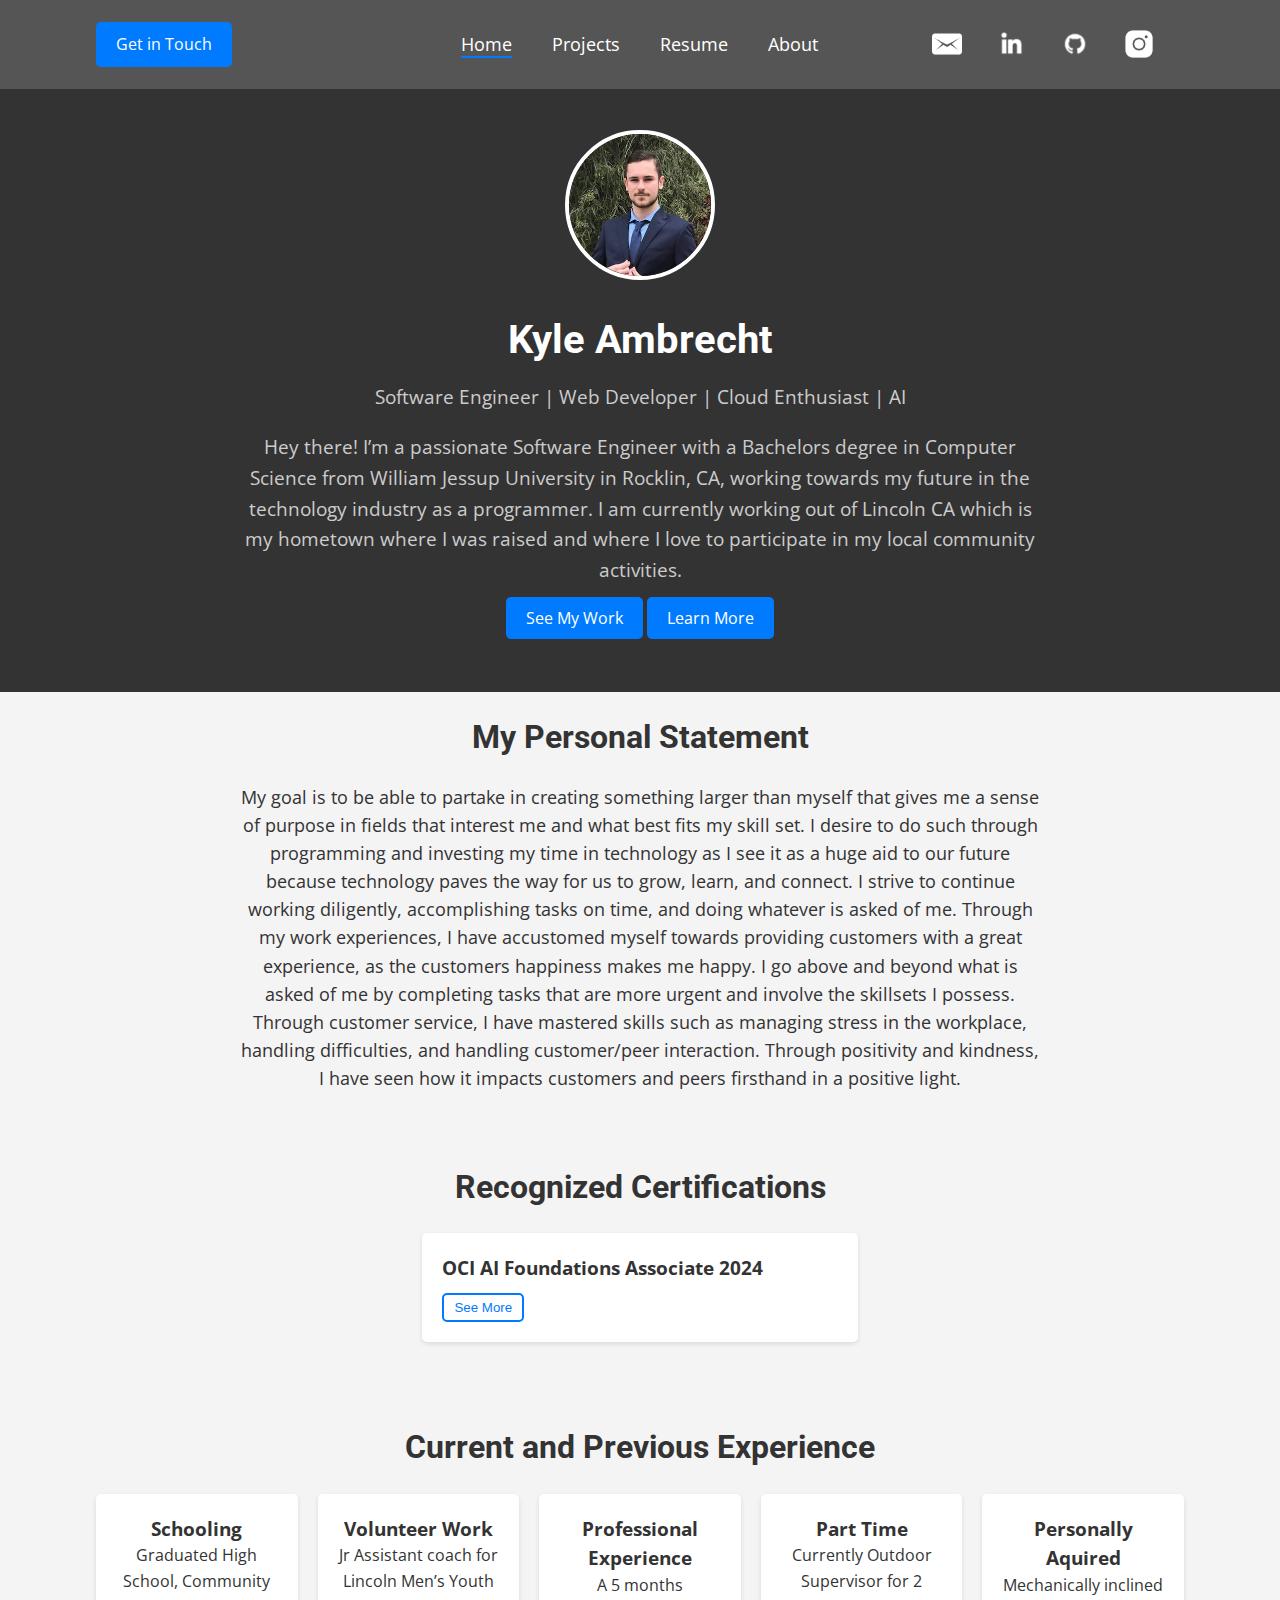
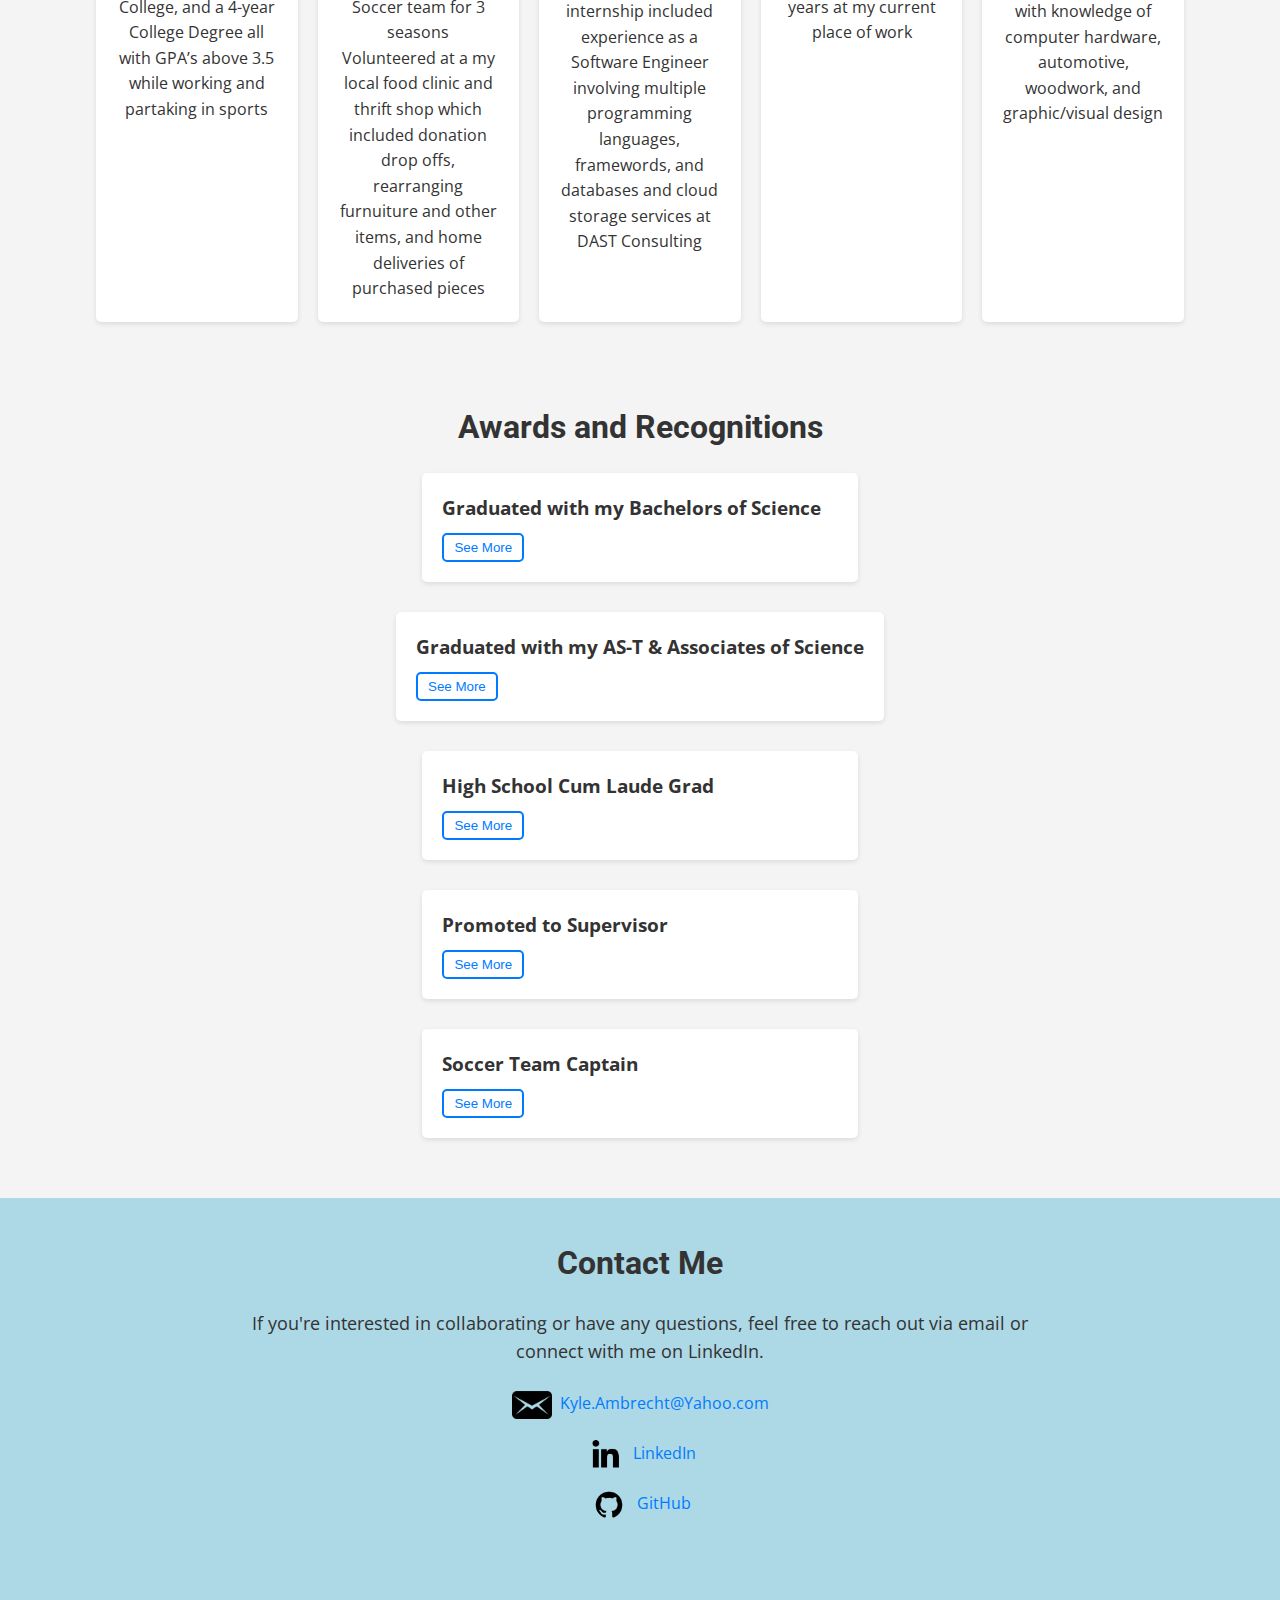
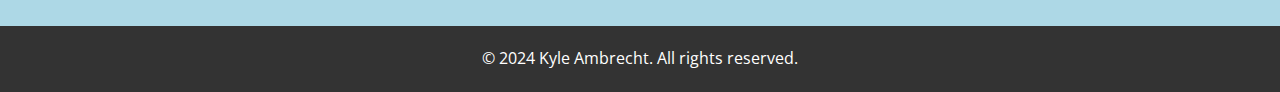
==== commit a8336311: "Added OCI Cert" ====
--- a/index.html
+++ b/index.html
@@ -57,31 +57,14 @@
     </section>
 
     <section id="awards" class="container awards-section">
-        <h2>Awards and Recognitions</h2>
+        <h2>Recognized Certifications</h2>
         <div class="awards-grid">
             <div class="award-card">
-                <h3>Graduated with my Bachelors of Science</h3>
-                <p class="hidden">Graduated from William Jessup University after finishing transfering from Sierra College with my Associate in Science in Computer Science for Transfer degree, where I went on to complete my education and earned my Bachelors of Science in Computer Science</p>
-                <button class="see-more-btn">See More</button>
-            </div>
-            <div class="award-card">
-                <h3>Graduated with my AS-T & Associates of Science</h3>
-                <p class="hidden">Graduated from Sierra College after finishing high school with my Associate in Science in Computer Science for Transfer degree, as well as an Associate of Science in Natural Science degree both with honors</p>
-                <button class="see-more-btn">See More</button>
-            </div>
-            <div class="award-card">
-                <h3>High School Cum Laude Grad</h3>
-                <p class="hidden">Graduated from Western Sierra Collegiate Academy high school with a Cum Laude award and a GPA average of higher than 3.8</p>
-                <button class="see-more-btn">See More</button>
-            </div>
-            <div class="award-card">
-                <h3>Promoted to Supervisor</h3>
-                <p class="hidden">Promoted to the supervisor of our department without previous management experience. I  like to be the person people can come to when looking for guidance and knowledge.</p>
-                <button class="see-more-btn">See More</button>
-            </div>
-            <div class="award-card">
-                <h3>Soccer Team Captain</h3>
-                <p class="hidden">During my senior year of high school, I was made the team captain after playing on the team all throughout high school, as it was an honor to lead the team during my final season.</p>
+                <h3>OCI AI Foundations Associate 2024</h3>
+                <div class="hidden">
+                    <p>Earned the Certification for completing the Oracle Cloud Infrastructure AI Foundations course on Oracles University's website for the 2024 version of the practice and exam</p>
+                    <img src="img/OCI24AICFA.jpg" alt="OCI AI Certification" style="width: 40%;">
+                </div>
                 <button class="see-more-btn">See More</button>
             </div>
         </div>
@@ -110,6 +93,37 @@
             <div class="skill">
                 <h3>Personally Aquired</h3>
                 <p>Mechanically inclined with knowledge of computer hardware, automotive, woodwork, and graphic/visual design</p>
+            </div>
+        </div>
+    </section>
+
+    <section id="awards" class="container awards-section">
+        <h2>Awards and Recognitions</h2>
+        <div class="awards-grid">
+            <div class="award-card">
+                <h3>Graduated with my Bachelors of Science</h3>
+                <p class="hidden">Graduated from William Jessup University after finishing transfering from Sierra College with my Associate in Science in Computer Science for Transfer degree, where I went on to complete my education and earned my Bachelors of Science in Computer Science</p>
+                <button class="see-more-btn">See More</button>
+            </div>
+            <div class="award-card">
+                <h3>Graduated with my AS-T & Associates of Science</h3>
+                <p class="hidden">Graduated from Sierra College after finishing high school with my Associate in Science in Computer Science for Transfer degree, as well as an Associate of Science in Natural Science degree both with honors</p>
+                <button class="see-more-btn">See More</button>
+            </div>
+            <div class="award-card">
+                <h3>High School Cum Laude Grad</h3>
+                <p class="hidden">Graduated from Western Sierra Collegiate Academy high school with a Cum Laude award and a GPA average of higher than 3.8</p>
+                <button class="see-more-btn">See More</button>
+            </div>
+            <div class="award-card">
+                <h3>Promoted to Supervisor</h3>
+                <p class="hidden">Promoted to the supervisor of our department without previous management experience. I  like to be the person people can come to when looking for guidance and knowledge.</p>
+                <button class="see-more-btn">See More</button>
+            </div>
+            <div class="award-card">
+                <h3>Soccer Team Captain</h3>
+                <p class="hidden">During my senior year of high school, I was made the team captain after playing on the team all throughout high school, as it was an honor to lead the team during my final season.</p>
+                <button class="see-more-btn">See More</button>
             </div>
         </div>
     </section>
--- a/css/style.css
+++ b/css/style.css
@@ -192,6 +192,7 @@
     grid-template-columns: repeat(auto-fit, minmax(150px, 1fr));
     gap: 20px;
     margin-top: 20px;
+    padding-bottom: 40px;
 }
 
 .skill {
@@ -402,7 +403,7 @@
 
 /* Experience details */
 .exp-details {
-    min-width: 500px;
+    min-width: 800px;
     max-width: 1000px;
     margin-left: 160px;
 }
